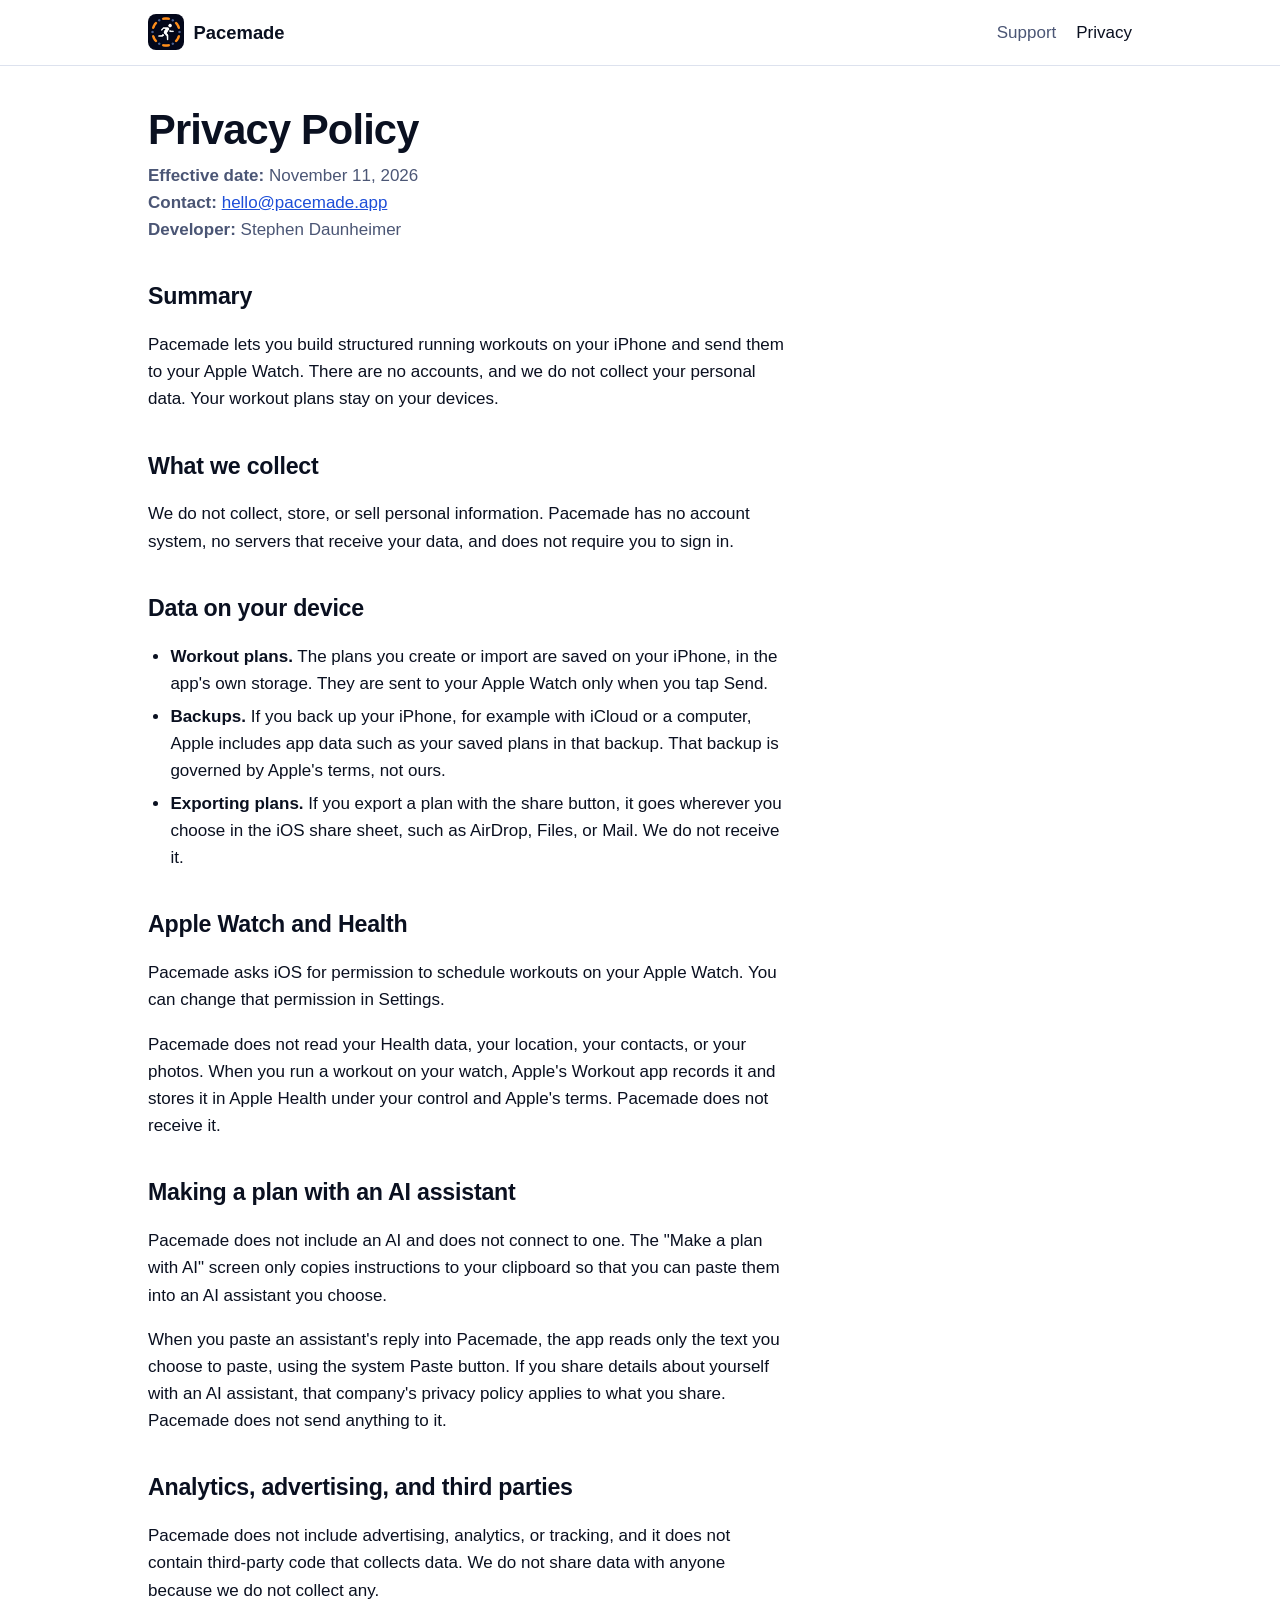
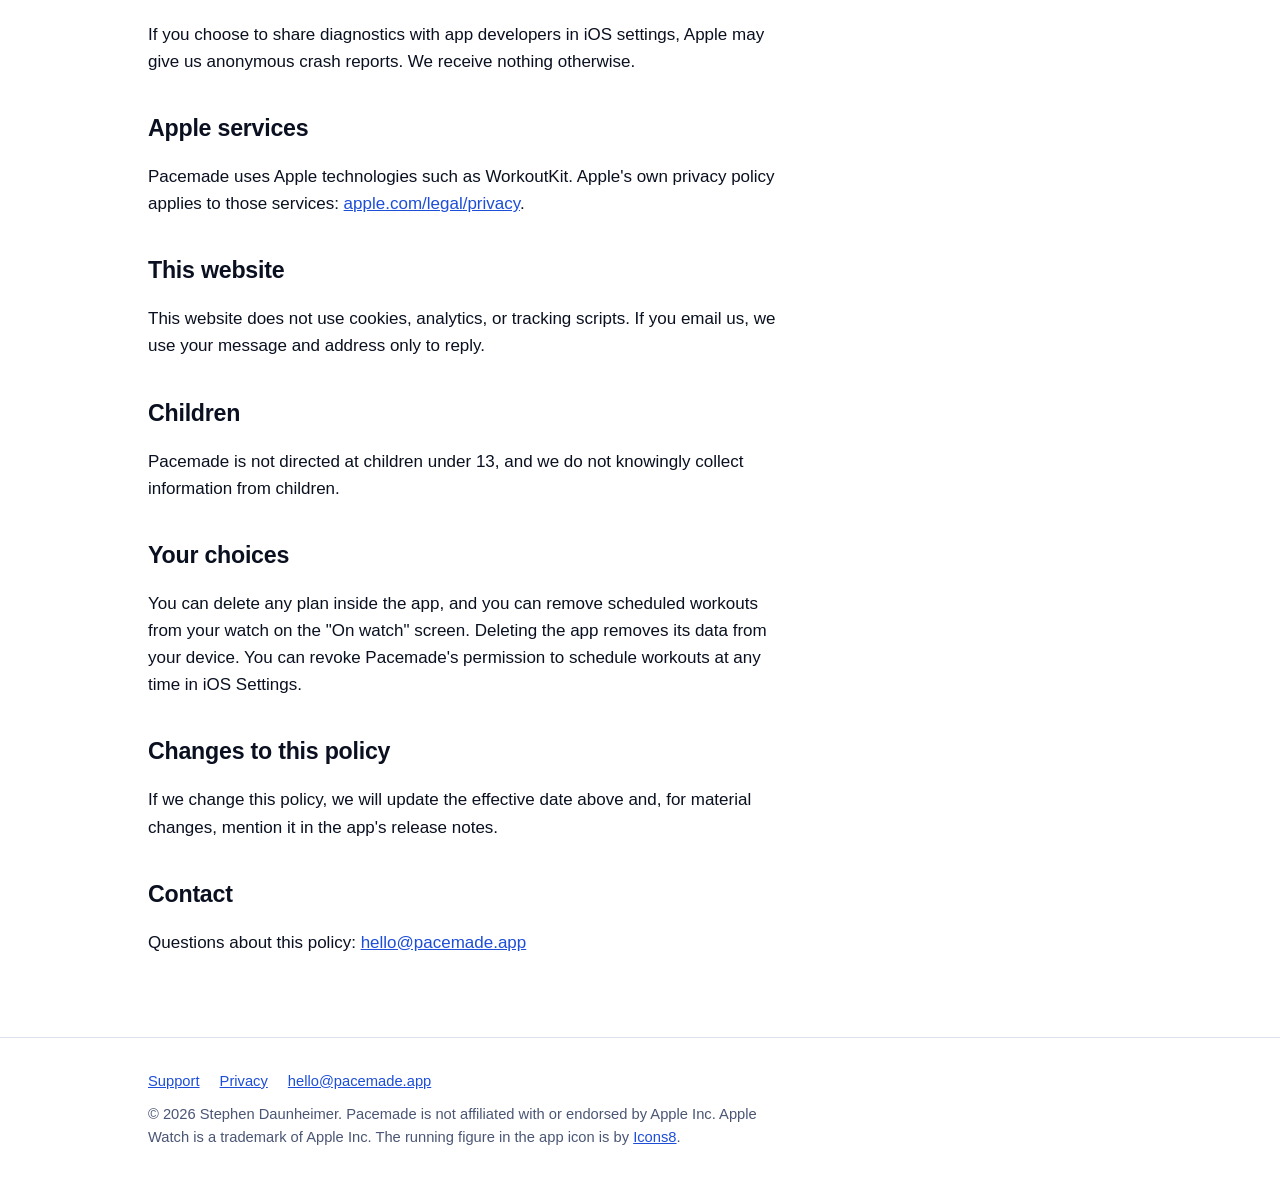
==== privacy/index.html @ 79cb8cd3 "Build the pacemade.app site Landing page, support, and privacy policy as plain HTML and CSS with no " ====
<!doctype html>
<html lang="en">
<head>
  <meta charset="utf-8">
  <meta name="viewport" content="width=device-width, initial-scale=1">
  <title>Privacy Policy | Pacemade</title>
  <meta name="description" content="Pacemade does not collect your personal data. Your workout plans stay on your devices.">
  <meta name="theme-color" content="#0a1020">
  <link rel="icon" type="image/png" sizes="32x32" href="/assets/favicon-32.png">
  <link rel="apple-touch-icon" href="/assets/apple-touch-icon.png">
  <link rel="stylesheet" href="/assets/style.css">
  <link rel="canonical" href="https://pacemade.app/privacy/">
</head>
<body>
  <header class="site-header">
    <div class="wrap">
      <a class="brand" href="/"><img src="/assets/icon-64.png" alt="" width="36" height="36">Pacemade</a>
      <nav aria-label="Main">
        <a href="/support/">Support</a>
        <a href="/privacy/" aria-current="page">Privacy</a>
      </nav>
    </div>
  </header>

  <main class="page">
    <div class="wrap narrow">
      <h1>Privacy Policy</h1>
      <p class="meta"><strong>Effective date:</strong> November 11, 2026<br>
        <strong>Contact:</strong> <a href="mailto:hello@pacemade.app">hello@pacemade.app</a><br>
        <strong>Developer:</strong> Stephen Daunheimer</p>

      <h2>Summary</h2>
      <p>Pacemade lets you build structured running workouts on your iPhone and send them to your Apple Watch. There are no accounts, and we do not collect your personal data. Your workout plans stay on your devices.</p>

      <h2>What we collect</h2>
      <p>We do not collect, store, or sell personal information. Pacemade has no account system, no servers that receive your data, and does not require you to sign in.</p>

      <h2>Data on your device</h2>
      <ul>
        <li><strong>Workout plans.</strong> The plans you create or import are saved on your iPhone, in the app's own storage. They are sent to your Apple Watch only when you tap Send.</li>
        <li><strong>Backups.</strong> If you back up your iPhone, for example with iCloud or a computer, Apple includes app data such as your saved plans in that backup. That backup is governed by Apple's terms, not ours.</li>
        <li><strong>Exporting plans.</strong> If you export a plan with the share button, it goes wherever you choose in the iOS share sheet, such as AirDrop, Files, or Mail. We do not receive it.</li>
      </ul>

      <h2>Apple Watch and Health</h2>
      <p>Pacemade asks iOS for permission to schedule workouts on your Apple Watch. You can change that permission in Settings.</p>
      <p>Pacemade does not read your Health data, your location, your contacts, or your photos. When you run a workout on your watch, Apple's Workout app records it and stores it in Apple Health under your control and Apple's terms. Pacemade does not receive it.</p>

      <h2>Making a plan with an AI assistant</h2>
      <p>Pacemade does not include an AI and does not connect to one. The "Make a plan with AI" screen only copies instructions to your clipboard so that you can paste them into an AI assistant you choose.</p>
      <p>When you paste an assistant's reply into Pacemade, the app reads only the text you choose to paste, using the system Paste button. If you share details about yourself with an AI assistant, that company's privacy policy applies to what you share. Pacemade does not send anything to it.</p>

      <h2>Analytics, advertising, and third parties</h2>
      <p>Pacemade does not include advertising, analytics, or tracking, and it does not contain third-party code that collects data. We do not share data with anyone because we do not collect any.</p>
      <p>If you choose to share diagnostics with app developers in iOS settings, Apple may give us anonymous crash reports. We receive nothing otherwise.</p>

      <h2>Apple services</h2>
      <p>Pacemade uses Apple technologies such as WorkoutKit. Apple's own privacy policy applies to those services: <a href="https://www.apple.com/legal/privacy/">apple.com/legal/privacy</a>.</p>

      <h2>This website</h2>
      <p>This website does not use cookies, analytics, or tracking scripts. If you email us, we use your message and address only to reply.</p>

      <h2>Children</h2>
      <p>Pacemade is not directed at children under 13, and we do not knowingly collect information from children.</p>

      <h2>Your choices</h2>
      <p>You can delete any plan inside the app, and you can remove scheduled workouts from your watch on the "On watch" screen. Deleting the app removes its data from your device. You can revoke Pacemade's permission to schedule workouts at any time in iOS Settings.</p>

      <h2>Changes to this policy</h2>
      <p>If we change this policy, we will update the effective date above and, for material changes, mention it in the app's release notes.</p>

      <h2>Contact</h2>
      <p>Questions about this policy: <a href="mailto:hello@pacemade.app">hello@pacemade.app</a></p>
    </div>
  </main>

  <footer class="site-footer">
    <div class="wrap">
      <nav aria-label="Footer">
        <a href="/support/">Support</a>
        <a href="/privacy/">Privacy</a>
        <a href="mailto:hello@pacemade.app">hello@pacemade.app</a>
      </nav>
      <p>&copy; 2026 Stephen Daunheimer. Pacemade is not affiliated with or endorsed by Apple Inc. Apple Watch is a trademark of Apple Inc. The running figure in the app icon is by <a href="https://icons8.com">Icons8</a>.</p>
    </div>
  </footer>
</body>
</html>
---- assets/style.css ----
/* Pacemade site. Plain CSS, no build step. Colors come from the app icon. */

:root {
  --bg: #ffffff;
  --bg-soft: #f3f5fa;
  --text: #0a1020;
  --muted: #4b5675;
  --accent: #ff8a1f;
  --link: #1d4ed8;
  --border: #dde2ee;
  --card: #ffffff;
  --radius: 14px;
  --measure: 40rem;
  color-scheme: light dark;
}

@media (prefers-color-scheme: dark) {
  :root {
    --bg: #0a1020;
    --bg-soft: #111a30;
    --text: #eef1f8;
    --muted: #a9b3cc;
    --link: #8fb0ff;
    --border: #25314f;
    --card: #111a30;
  }
}

* { box-sizing: border-box; }

html { -webkit-text-size-adjust: 100%; }

body {
  margin: 0;
  background: var(--bg);
  color: var(--text);
  font: 17px/1.6 -apple-system, BlinkMacSystemFont, "Segoe UI", Roboto, Helvetica, Arial, sans-serif;
}

a { color: var(--link); }
a:hover { text-decoration-thickness: 2px; }
:focus-visible { outline: 3px solid var(--accent); outline-offset: 2px; border-radius: 4px; }

.wrap { max-width: 64rem; margin: 0 auto; padding: 0 1.25rem; }
/* Reading-width text that stays on the same left edge as the header and footer. */
.narrow > * { max-width: var(--measure); }

/* Header */
.site-header { border-bottom: 1px solid var(--border); }
.site-header .wrap {
  display: flex; align-items: center; justify-content: space-between;
  gap: 1rem; padding-top: 0.9rem; padding-bottom: 0.9rem;
}
.brand { display: flex; align-items: center; gap: 0.6rem; color: var(--text); text-decoration: none; font-weight: 700; font-size: 1.15rem; }
.brand img { width: 36px; height: 36px; border-radius: 8px; }
.site-header nav { display: flex; gap: 1.25rem; }
.site-header nav a { color: var(--muted); text-decoration: none; font-weight: 500; }
.site-header nav a:hover, .site-header nav a[aria-current="page"] { color: var(--text); }

/* Hero */
.hero { padding: 4rem 0 3rem; }
.hero .wrap { display: grid; gap: 2.5rem; align-items: center; }
.hero h1 { font-size: clamp(2.2rem, 6vw, 3.4rem); line-height: 1.1; margin: 0 0 1rem; letter-spacing: -0.02em; }
.hero h1 em { font-style: normal; color: var(--accent); }
.lead { font-size: 1.2rem; color: var(--muted); margin: 0 0 1.5rem; max-width: 34rem; }
/* height:auto matters: the img's height attribute would otherwise override the square aspect ratio. */
.hero .icon { width: min(14rem, 60%); height: auto; aspect-ratio: 1; border-radius: 22.37%; box-shadow: 0 10px 30px rgba(0, 0, 0, 0.25); justify-self: center; }
@media (min-width: 52rem) {
  .hero .wrap { grid-template-columns: 1.4fr 1fr; }
}

.notice {
  display: inline-block; padding: 0.5rem 0.9rem; border-radius: 999px;
  background: var(--bg-soft); border: 1px solid var(--border); font-size: 0.95rem; color: var(--muted);
}

/* Sections */
section { padding: 2.5rem 0; }
section.soft { background: var(--bg-soft); }
h2 { font-size: 1.7rem; line-height: 1.2; margin: 0 0 1.25rem; letter-spacing: -0.01em; }
h3 { font-size: 1.15rem; margin: 1.75rem 0 0.5rem; }

.steps { list-style: none; counter-reset: step; padding: 0; margin: 0; display: grid; gap: 1rem; }
@media (min-width: 46rem) { .steps { grid-template-columns: repeat(3, 1fr); } }
.steps li {
  counter-increment: step; background: var(--card); border: 1px solid var(--border);
  border-radius: var(--radius); padding: 1.25rem;
}
.steps li::before {
  content: counter(step); display: inline-grid; place-items: center; width: 2rem; height: 2rem;
  border-radius: 50%; background: var(--accent); color: #0a1020; font-weight: 700; margin-bottom: 0.6rem;
}
.steps strong { display: block; margin-bottom: 0.25rem; font-size: 1.1rem; }
.steps span { color: var(--muted); }

.features { list-style: none; padding: 0; margin: 0; display: grid; gap: 0.9rem 2rem; }
@media (min-width: 46rem) { .features { grid-template-columns: repeat(2, 1fr); } }
.features li { padding-left: 1.6rem; position: relative; }
.features li::before { content: ""; position: absolute; left: 0; top: 0.6em; width: 0.7rem; height: 0.7rem; border-radius: 50%; background: var(--accent); }
.features strong { display: block; }
.features span { color: var(--muted); }

.screens { display: grid; gap: 1.5rem; grid-template-columns: repeat(auto-fit, minmax(12rem, 1fr)); }
.screens figure { margin: 0; }
.screens img { width: 100%; height: auto; border-radius: 18px; border: 1px solid var(--border); display: block; }
.screens figcaption { margin-top: 0.6rem; color: var(--muted); font-size: 0.95rem; }

/* Text pages */
.page { padding: 2.5rem 0 4rem; }
.page h1 { font-size: clamp(2rem, 5vw, 2.6rem); line-height: 1.15; margin: 0 0 0.5rem; letter-spacing: -0.02em; }
.page p, .page li { max-width: var(--measure); }
.page .meta { color: var(--muted); margin: 0 0 2rem; }
.page h2 { margin-top: 2.5rem; font-size: 1.45rem; }
.page ul, .page ol { padding-left: 1.4rem; }
.page li { margin: 0.35rem 0; }
.faq dt { font-weight: 700; margin-top: 1.4rem; }
.faq dd { margin: 0.3rem 0 0; max-width: var(--measure); }

/* Footer */
.site-footer { border-top: 1px solid var(--border); padding: 2rem 0 3rem; color: var(--muted); font-size: 0.92rem; }
.site-footer .wrap { display: grid; gap: 0.6rem; }
.site-footer nav { display: flex; gap: 1.25rem; flex-wrap: wrap; }
.site-footer p { margin: 0; max-width: var(--measure); }

@media (prefers-reduced-motion: no-preference) {
  a { transition: color 0.15s; }
}
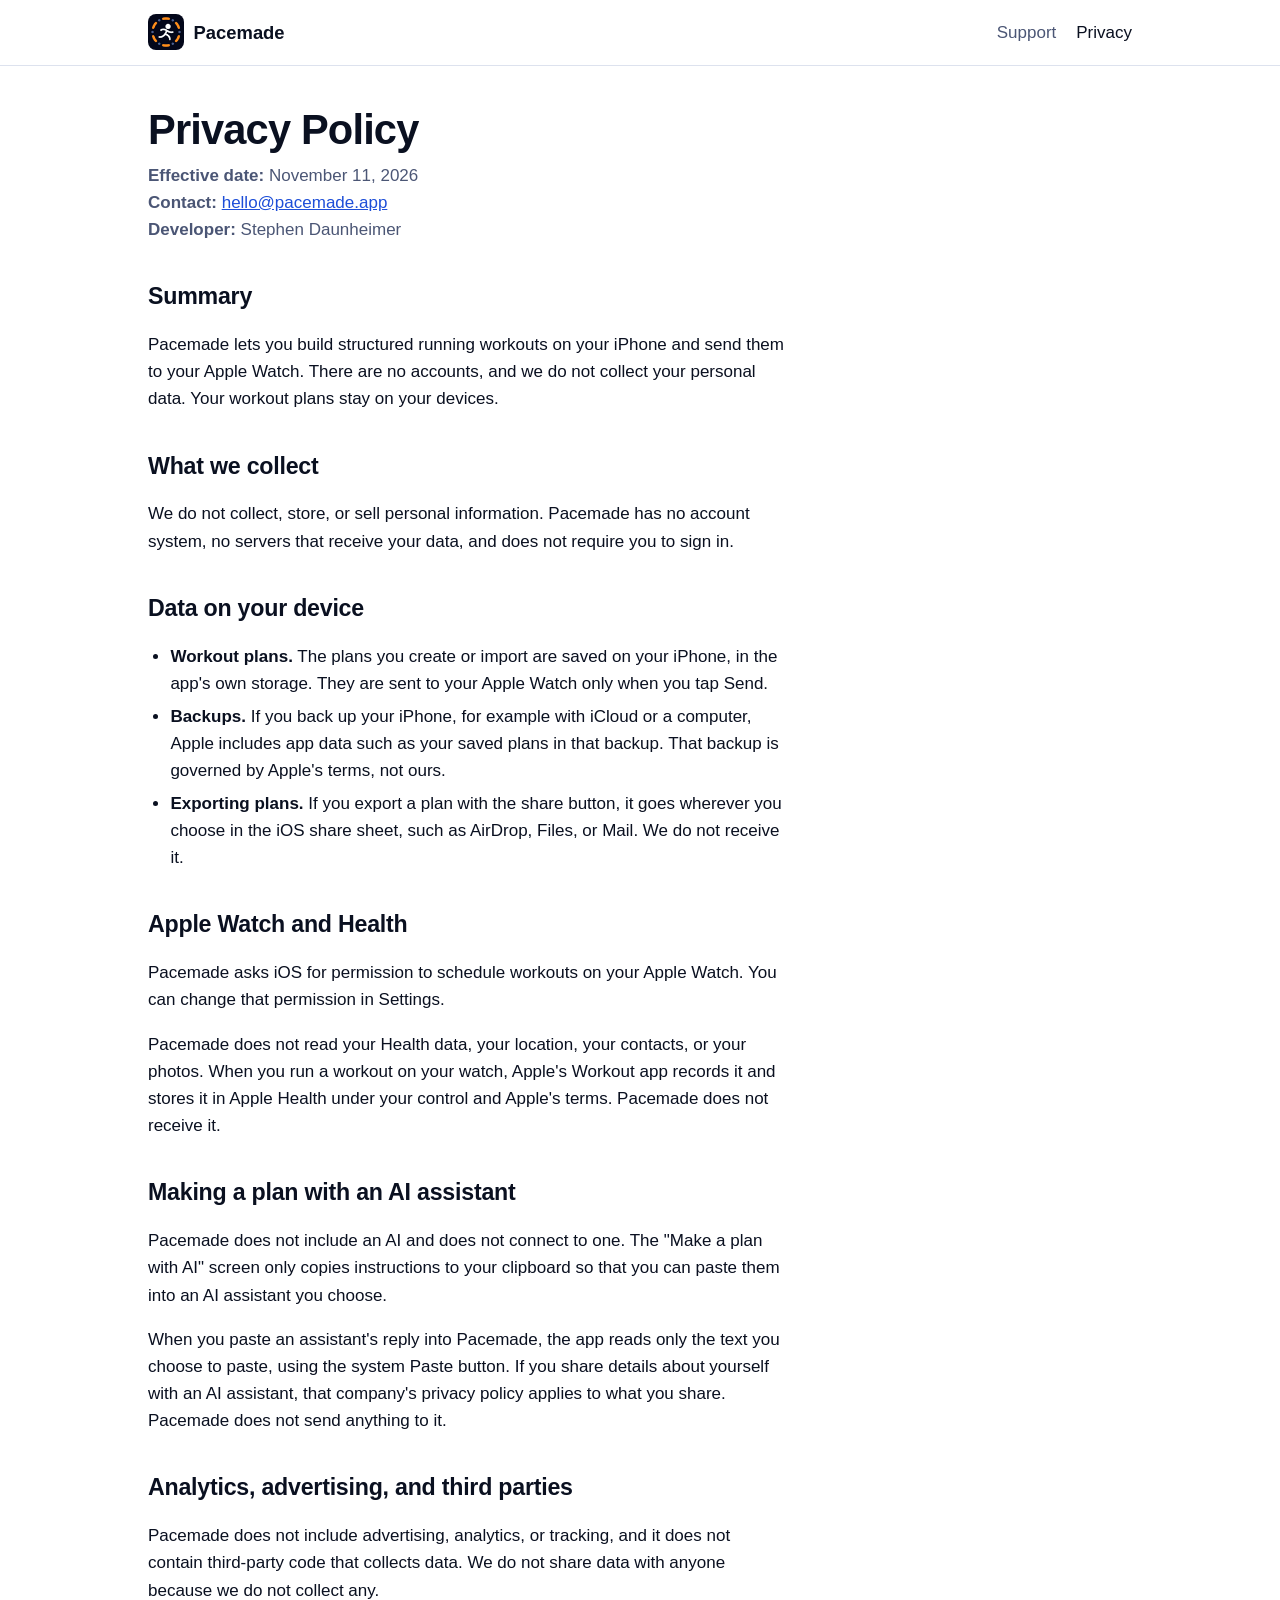
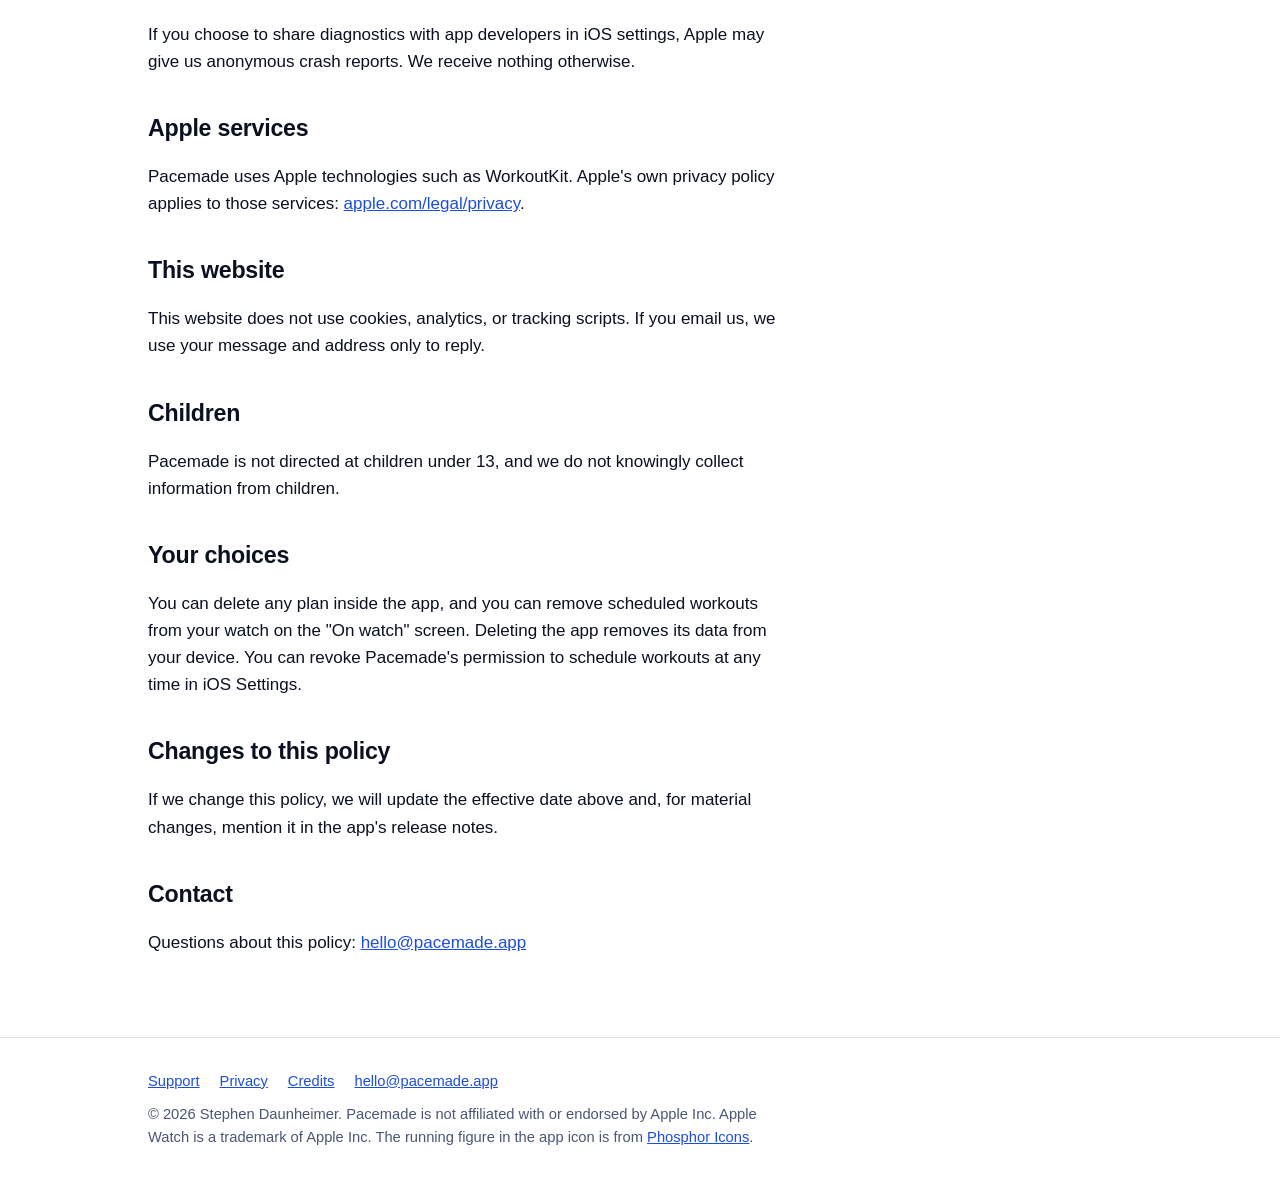
==== commit 5c6b5fb1: "Update icon to Phosphor runner; add credits page with MIT notice Co-Authored-By: Claude Sonnet 5.5 <" ====
--- a/privacy/index.html
+++ b/privacy/index.html
@@ -79,9 +79,10 @@
       <nav aria-label="Footer">
         <a href="/support/">Support</a>
         <a href="/privacy/">Privacy</a>
+        <a href="/credits/">Credits</a>
         <a href="mailto:hello@pacemade.app">hello@pacemade.app</a>
       </nav>
-      <p>&copy; 2026 Stephen Daunheimer. Pacemade is not affiliated with or endorsed by Apple Inc. Apple Watch is a trademark of Apple Inc. The running figure in the app icon is by <a href="https://icons8.com">Icons8</a>.</p>
+      <p>&copy; 2026 Stephen Daunheimer. Pacemade is not affiliated with or endorsed by Apple Inc. Apple Watch is a trademark of Apple Inc. The running figure in the app icon is from <a href="/credits/">Phosphor Icons</a>.</p>
     </div>
   </footer>
 </body>
--- a/assets/style.css
+++ b/assets/style.css
@@ -125,3 +125,6 @@
 @media (prefers-reduced-motion: no-preference) {
   a { transition: color 0.15s; }
 }
+
+/* Credits page: license text */
+.license { white-space: pre-wrap; background: var(--bg-soft); border: 1px solid var(--border); border-radius: var(--radius); padding: 1rem 1.25rem; font: 0.9rem/1.5 ui-monospace, SFMono-Regular, Menlo, monospace; max-width: var(--measure); overflow-wrap: anywhere; }
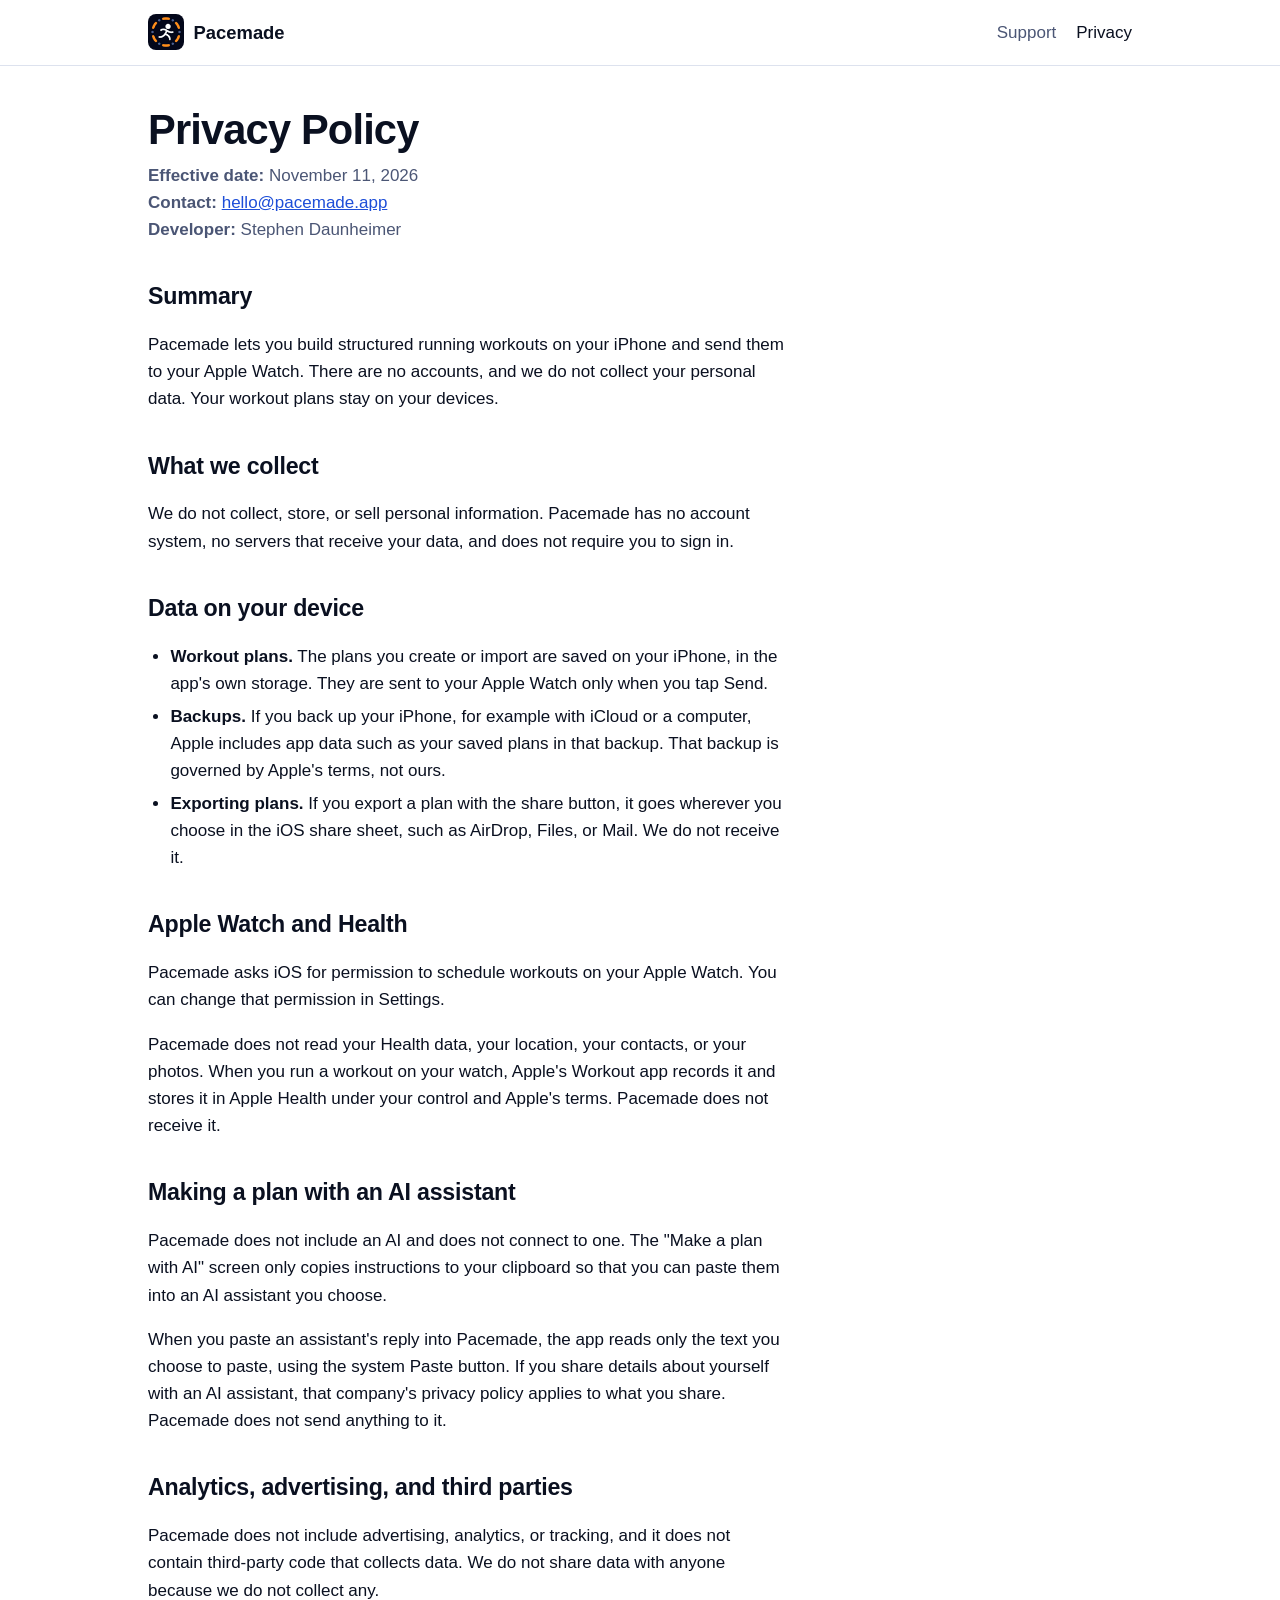
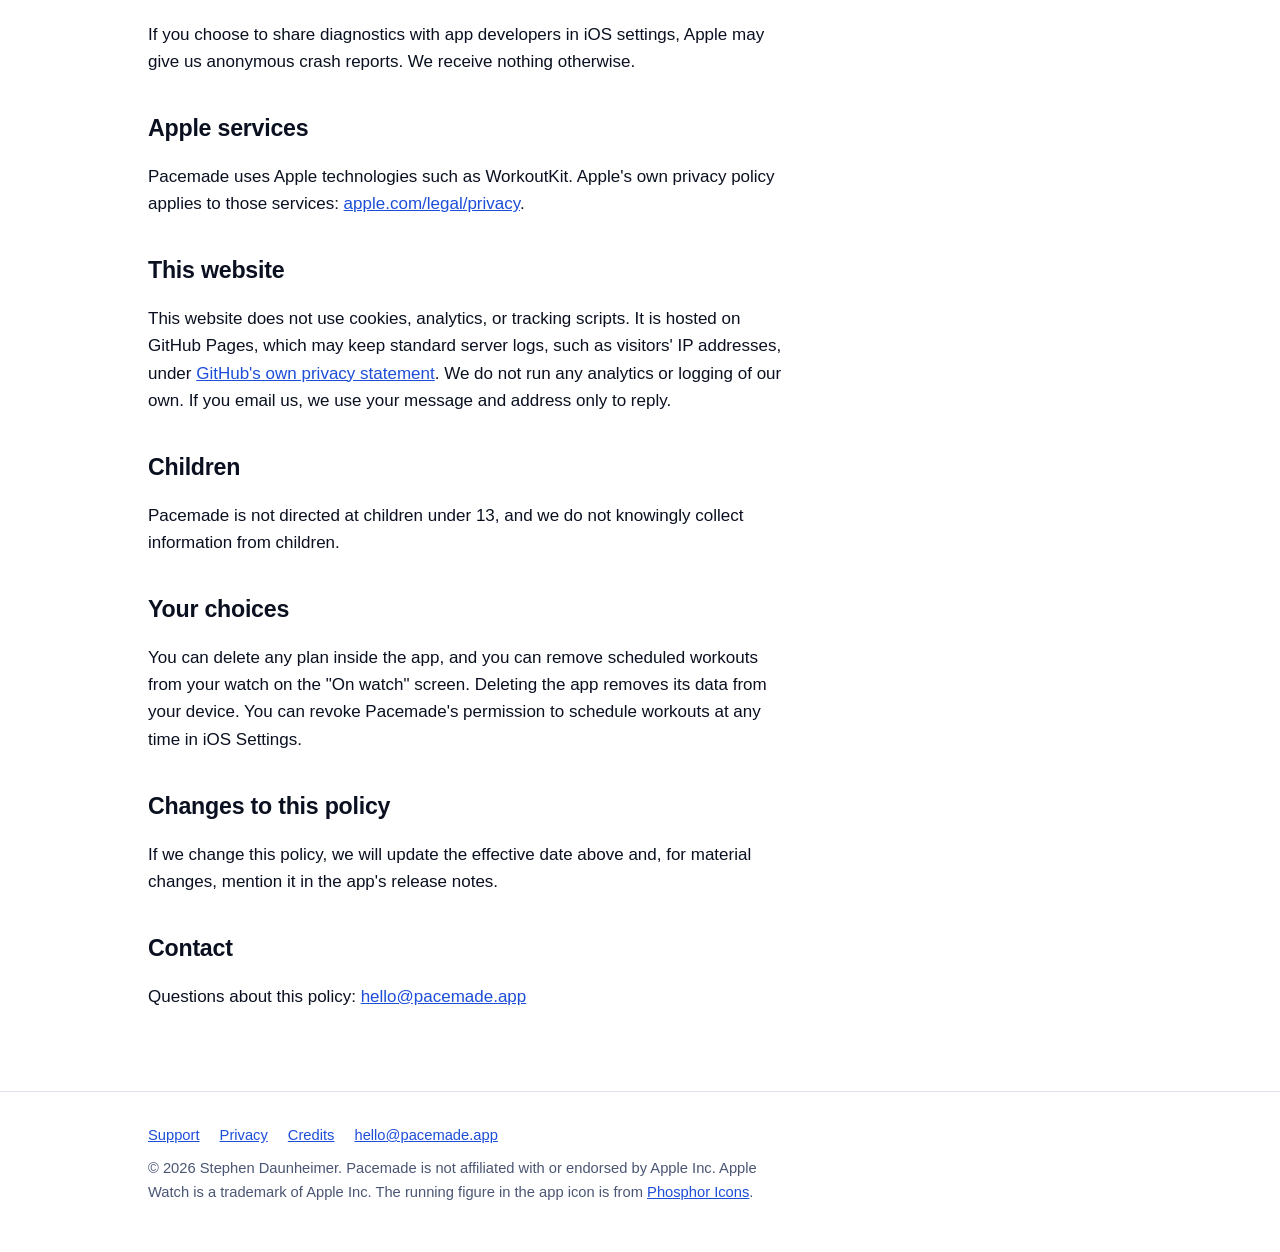
==== commit 04339044: "Privacy: note GitHub Pages hosting. Support: name the Send button, add About FAQ, drop reply-time pr" ====
--- a/privacy/index.html
+++ b/privacy/index.html
@@ -58,7 +58,7 @@
       <p>Pacemade uses Apple technologies such as WorkoutKit. Apple's own privacy policy applies to those services: <a href="https://www.apple.com/legal/privacy/">apple.com/legal/privacy</a>.</p>
 
       <h2>This website</h2>
-      <p>This website does not use cookies, analytics, or tracking scripts. If you email us, we use your message and address only to reply.</p>
+      <p>This website does not use cookies, analytics, or tracking scripts. It is hosted on GitHub Pages, which may keep standard server logs, such as visitors' IP addresses, under <a href="https://docs.github.com/site-policy/privacy-policies/github-general-privacy-statement">GitHub's own privacy statement</a>. We do not run any analytics or logging of our own. If you email us, we use your message and address only to reply.</p>
 
       <h2>Children</h2>
       <p>Pacemade is not directed at children under 13, and we do not knowingly collect information from children.</p>
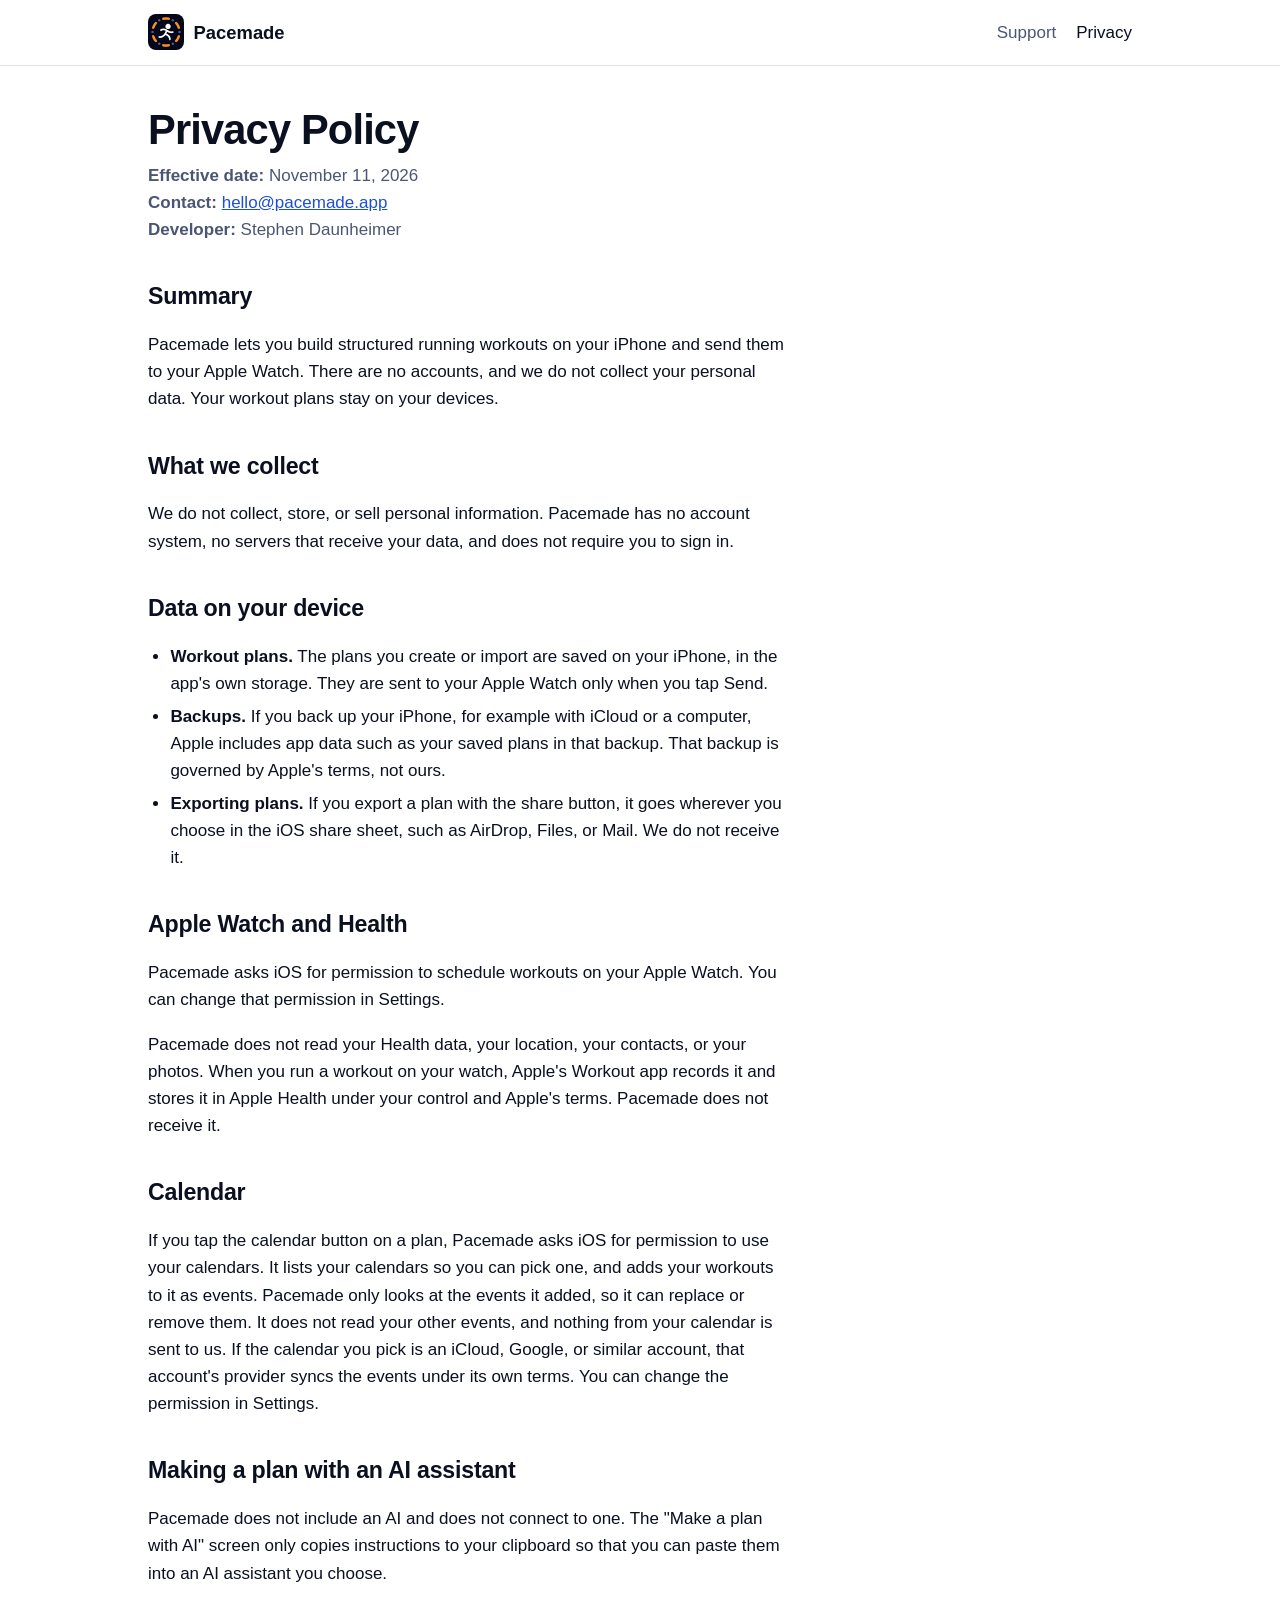
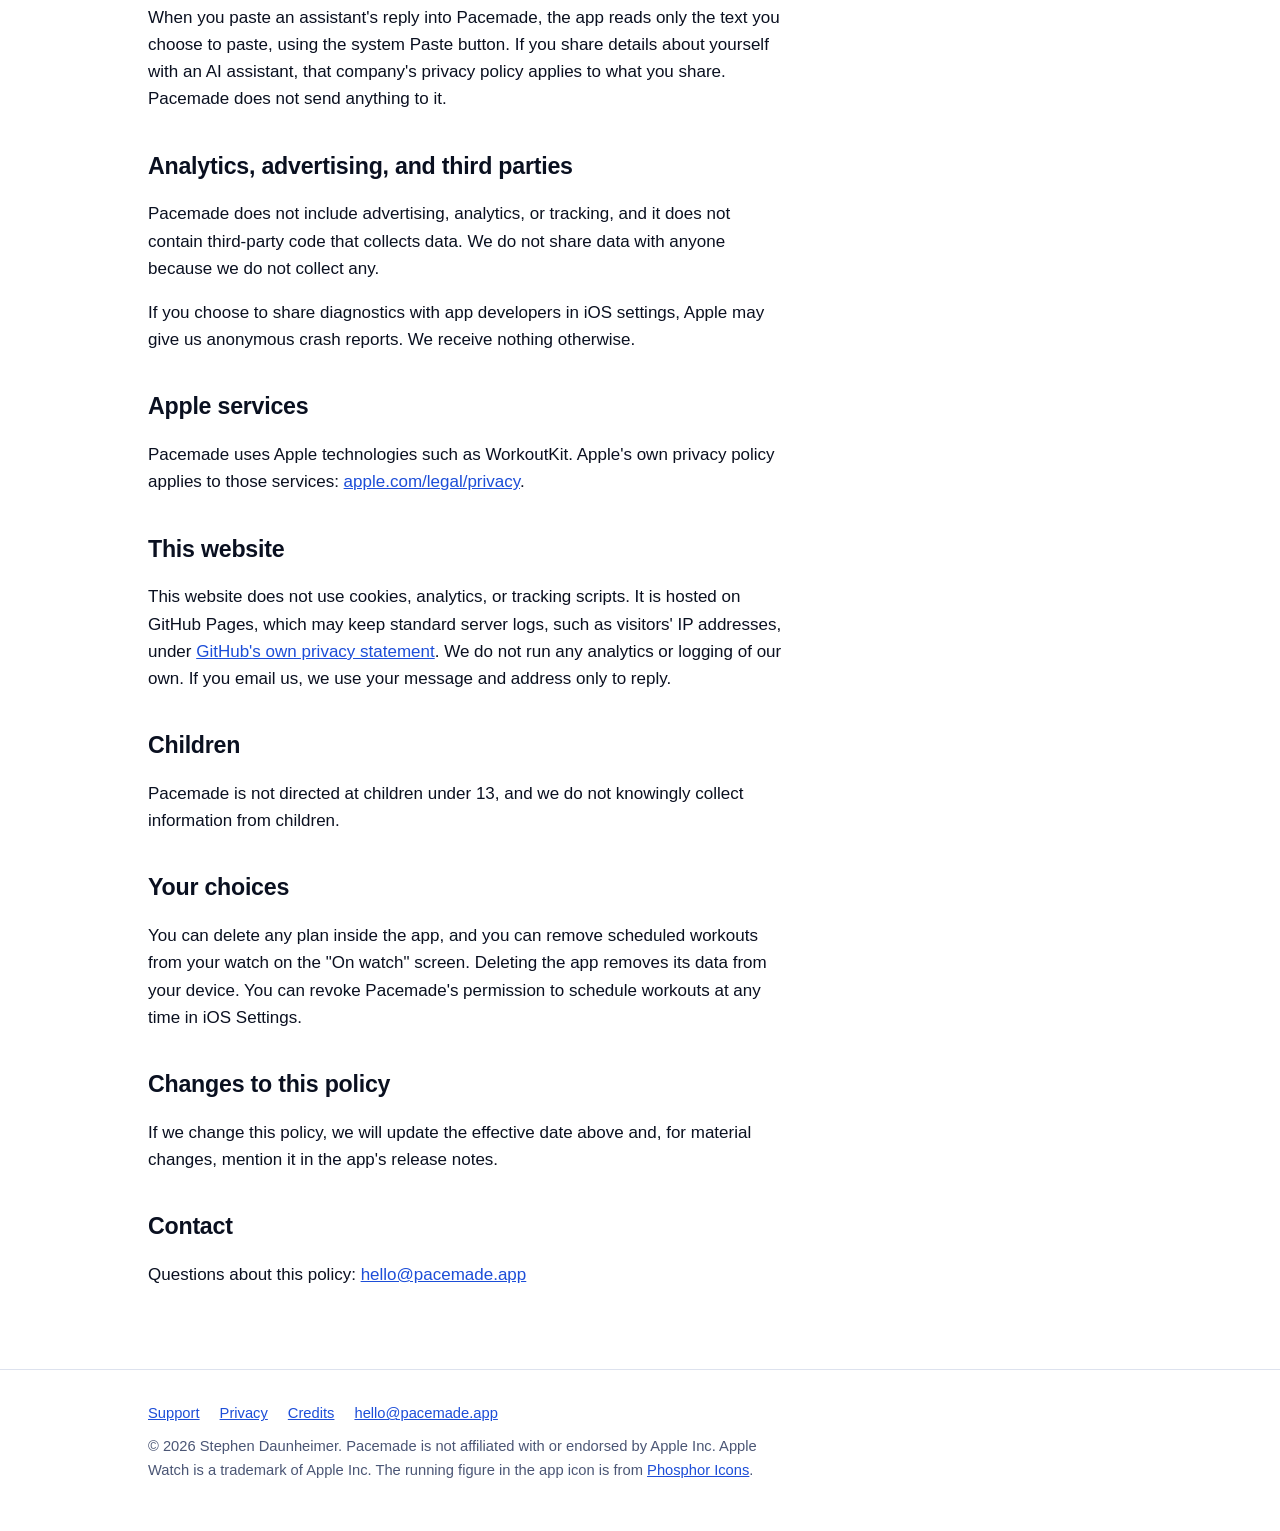
==== commit 4c00edac: "Document FIT import, calendar sync, and the renamed JSON import button Co-Authored-By: Claude Sonnet" ====
--- a/privacy/index.html
+++ b/privacy/index.html
@@ -46,6 +46,9 @@
       <p>Pacemade asks iOS for permission to schedule workouts on your Apple Watch. You can change that permission in Settings.</p>
       <p>Pacemade does not read your Health data, your location, your contacts, or your photos. When you run a workout on your watch, Apple's Workout app records it and stores it in Apple Health under your control and Apple's terms. Pacemade does not receive it.</p>
 
+      <h2>Calendar</h2>
+      <p>If you tap the calendar button on a plan, Pacemade asks iOS for permission to use your calendars. It lists your calendars so you can pick one, and adds your workouts to it as events. Pacemade only looks at the events it added, so it can replace or remove them. It does not read your other events, and nothing from your calendar is sent to us. If the calendar you pick is an iCloud, Google, or similar account, that account's provider syncs the events under its own terms. You can change the permission in Settings.</p>
+
       <h2>Making a plan with an AI assistant</h2>
       <p>Pacemade does not include an AI and does not connect to one. The "Make a plan with AI" screen only copies instructions to your clipboard so that you can paste them into an AI assistant you choose.</p>
       <p>When you paste an assistant's reply into Pacemade, the app reads only the text you choose to paste, using the system Paste button. If you share details about yourself with an AI assistant, that company's privacy policy applies to what you share. Pacemade does not send anything to it.</p>
